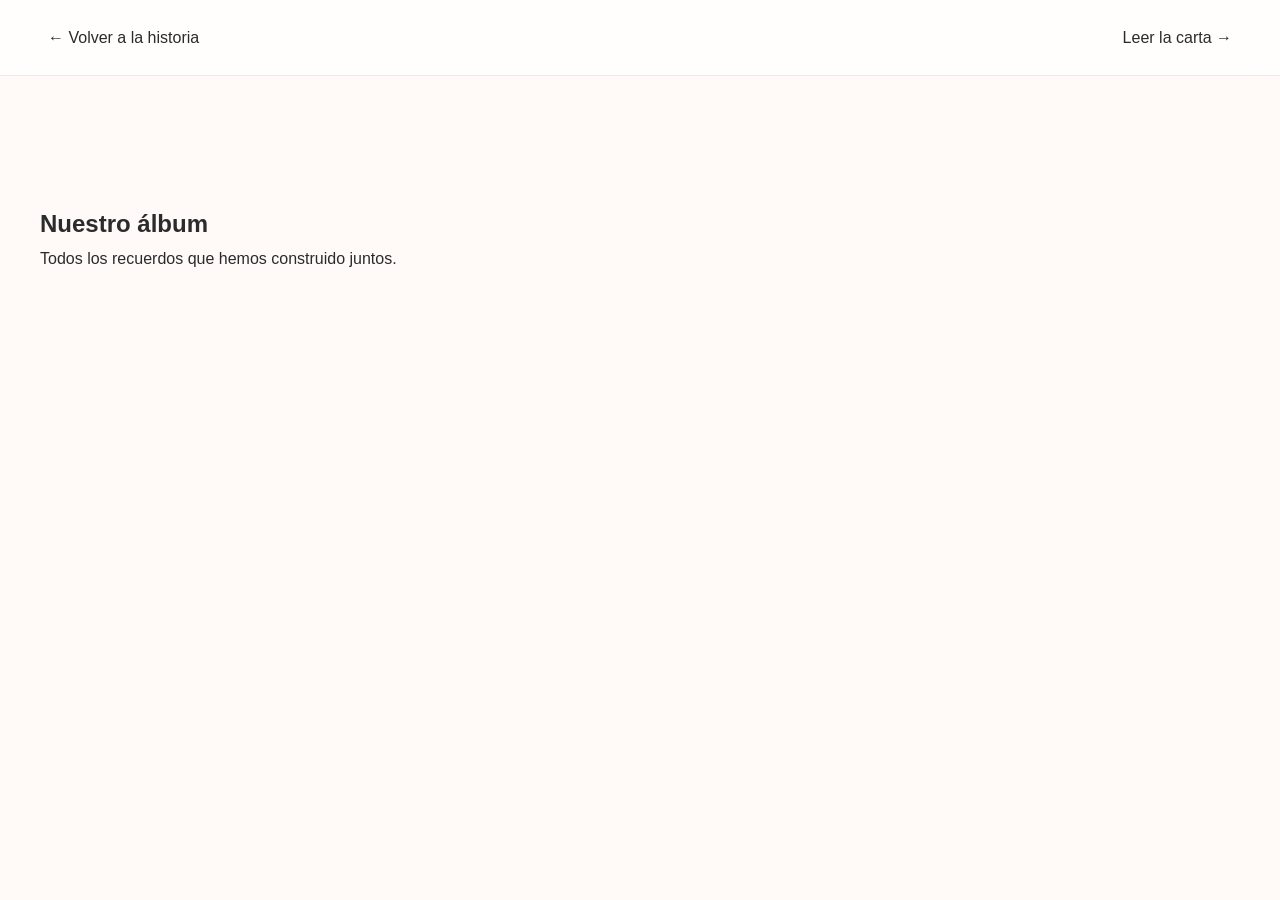
==== album.html @ 8d439b67 "Initial anniversary website" ====
<!DOCTYPE html>
<html lang="es">

<head>

    <meta charset="UTF-8">

    <meta
        name="viewport"
        content="width=device-width, initial-scale=1.0"
    >

    <title>Nuestro Álbum ❤️</title>

    <link rel="stylesheet" href="./css/variables.css">
    <link rel="stylesheet" href="./css/reset.css">
    <link rel="stylesheet" href="./css/base.css">
    <link rel="stylesheet" href="./css/album.css">

</head>

<body>

    <nav class="page-nav">

        <a href="./index.html">
            ← Volver a la historia
        </a>

        <a href="./letter.html">
            Leer la carta →
        </a>

    </nav>

    <main>

        <section class="album-hero">

            <div class="container">

                <h1>
                    Nuestro álbum
                </h1>

                <p>
                    Todos los recuerdos que hemos construido juntos.
                </p>

            </div>

        </section>

    </main>

    <script src="./js/album.js"></script>

</body>

</html>
---- css/variables.css ----
:root {

    /* Colores */

    --bg-main: #fffaf8;
    --bg-secondary: #f7f3ef;

    --text-primary: #2b2b2b;
    --text-secondary: #6d6d6d;

    --accent-pink: #e9c6cf;
    --accent-gold: #c7a46d;
    --accent-green: #b9c7b2;

    --border-soft: rgba(0,0,0,0.08);

    /* Tipografías */

    --font-title: "Playfair Display", serif;
    --font-body: "Inter", sans-serif;
    --font-handwritten: "Caveat", cursive;

    /* Espaciados */

    --section-padding: 8rem;
    --content-width: 1200px;

    /* Sombras */

    --shadow-soft:
        0 8px 30px rgba(0,0,0,0.08);

    /* Transiciones */

    --transition:
        0.3s ease;
}
---- css/base.css ----
body {

    background: var(--bg-main);

    color: var(--text-primary);

    font-family: var(--font-body);

    line-height: 1.7;

    overflow-x: hidden;
}

section {

    padding:
        var(--section-padding)
        2rem;
}

.container {

    max-width: var(--content-width);

    margin: 0 auto;
}

.section-title {

    font-family: var(--font-title);

    font-size: 3rem;

    text-align: center;

    margin-bottom: 1rem;
}

.section-subtitle {

    text-align: center;

    color: var(--text-secondary);

    margin-bottom: 4rem;
}

@media (max-width: 900px) {

    .intro-container {

        grid-template-columns: 1fr;

        gap: 3rem;
    }

    .intro-photo {

        order: -1;
    }

}

.page-nav {

    position: sticky;

    top: 0;

    z-index: 100;

    display: flex;

    justify-content: space-between;

    padding: 1.5rem 3rem;

    backdrop-filter: blur(12px);

    background:
        rgba(255,255,255,0.75);

    border-bottom:
        1px solid var(--border-soft);
}

.page-nav a {

    text-decoration: none;

    color: var(--text-primary);

    transition: var(--transition);
}

.page-nav a:hover {

    color: var(--accent-gold);
}

@media (max-width: 900px) {

    .timeline-content,
    .timeline-content.reverse {

        grid-template-columns: 1fr;

        direction: ltr;

        gap: 3rem;
    }

    .timeline-photo {

        order: -1;
    }

}
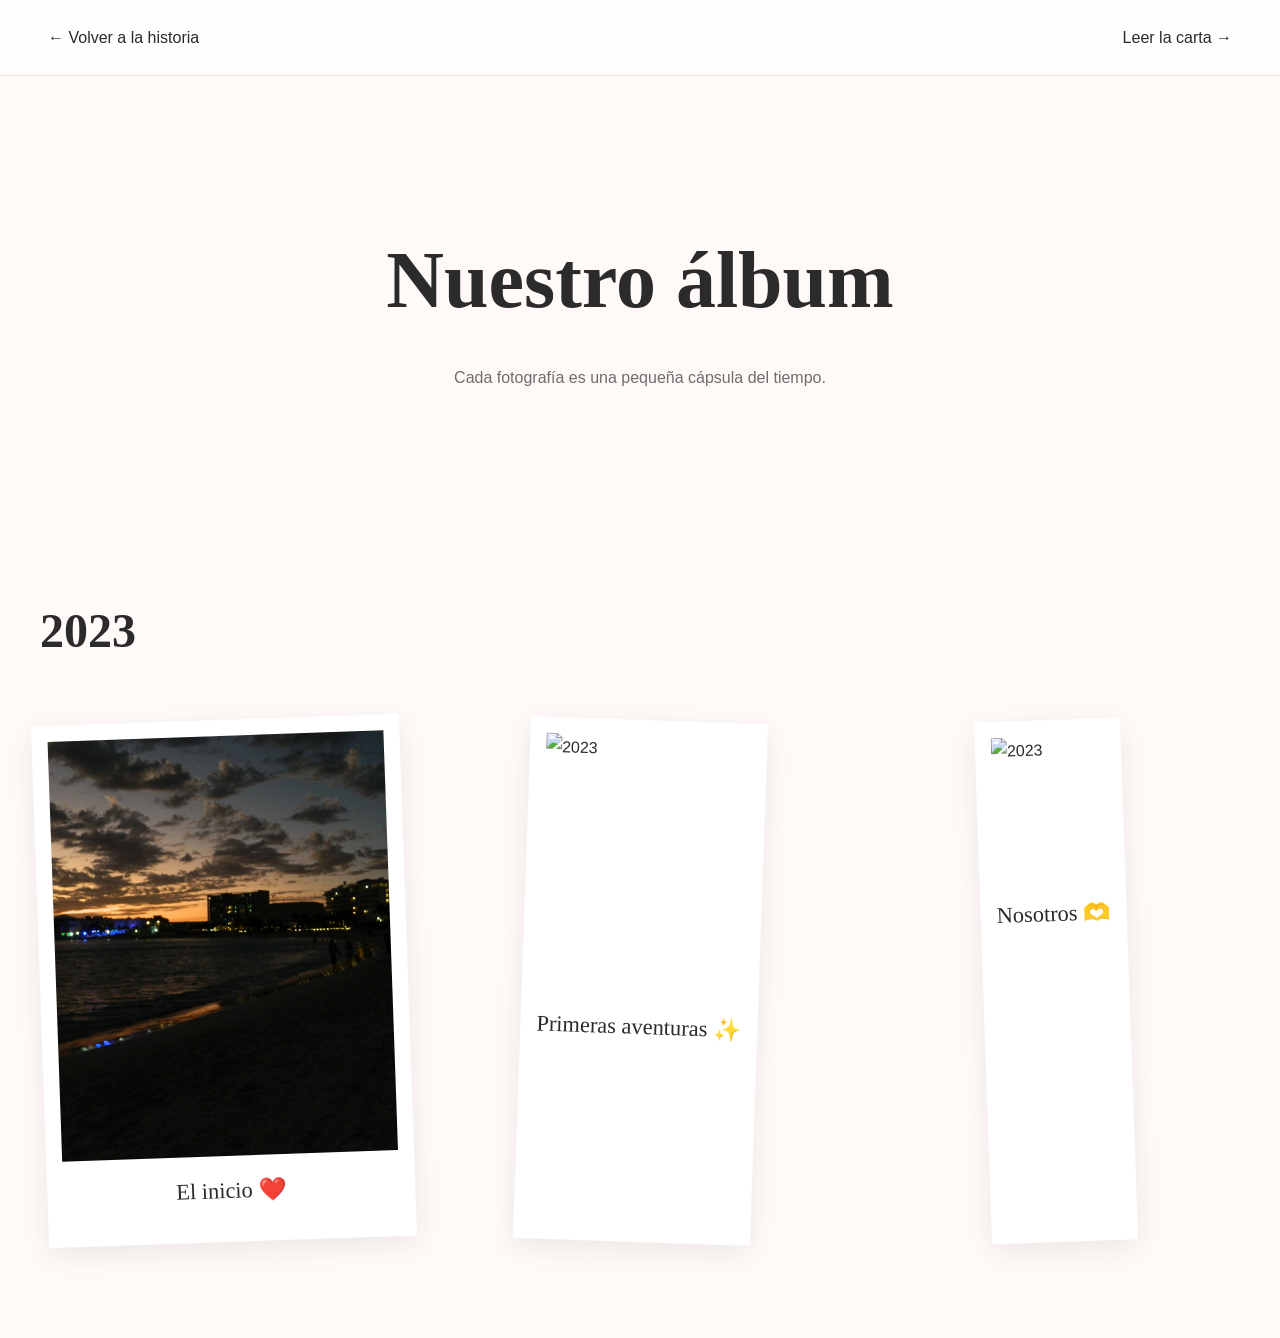
==== commit 251fae8f: "Pagina color blanco" ====
--- a/album.html
+++ b/album.html
@@ -17,6 +17,9 @@
     <link rel="stylesheet" href="./css/base.css">
     <link rel="stylesheet" href="./css/album.css">
 
+    <meta name="color-scheme" content="light">
+    <link rel="stylesheet" href="./css/scrapbook.css">
+    
 </head>
 
 <body>
@@ -44,8 +47,64 @@
                 </h1>
 
                 <p>
-                    Todos los recuerdos que hemos construido juntos.
+                    Cada fotografía es una pequeña cápsula del tiempo.
                 </p>
+
+            </div>
+
+        </section>
+
+
+        <section class="album-year">
+
+            <div class="container">
+
+                <h2>2023</h2>
+
+                <div class="photo-grid">
+
+                    <div class="polaroid rotate-left">
+
+                        <img
+                            src="./assets/photos/timeline/2023.jpg"
+                            alt="2023"
+                        >
+
+                        <p>
+                            El inicio ❤️
+                        </p>
+
+                    </div>
+
+
+                    <div class="polaroid rotate-right">
+
+                        <img
+                            src="./assets/photos/timeline/2024.jpg"
+                            alt="2023"
+                        >
+
+                        <p>
+                            Primeras aventuras ✨
+                        </p>
+
+                    </div>
+
+
+                    <div class="polaroid">
+
+                        <img
+                            src="./assets/photos/timeline/2025.jpg"
+                            alt="2023"
+                        >
+
+                        <p>
+                            Nosotros 🫶
+                        </p>
+
+                    </div>
+
+                </div>
 
             </div>
 
--- a/css/base.css
+++ b/css/base.css
@@ -1,3 +1,8 @@
+html {
+
+    color-scheme: light;
+}
+
 body {
 
     background: var(--bg-main);
--- a/css/album.css
+++ b/css/album.css
@@ -0,0 +1,52 @@
+.album-hero {
+
+    min-height: 50vh;
+
+    display: flex;
+
+    align-items: center;
+
+    text-align: center;
+}
+
+.album-hero h1 {
+
+    font-family: var(--font-title);
+
+    font-size: clamp(3rem, 7vw, 5rem);
+
+    margin-bottom: 1rem;
+}
+
+.album-hero p {
+
+    color: var(--text-secondary);
+}
+
+.album-year {
+
+    padding-top: 4rem;
+    padding-bottom: 6rem;
+}
+
+.album-year h2 {
+
+    font-family: var(--font-title);
+
+    font-size: 3rem;
+
+    margin-bottom: 3rem;
+}
+
+.photo-grid {
+
+    display: grid;
+
+    grid-template-columns:
+        repeat(
+            auto-fit,
+            minmax(280px, 1fr)
+        );
+
+    gap: 3rem;
+}
--- a/css/scrapbook.css
+++ b/css/scrapbook.css
@@ -0,0 +1,51 @@
+.polaroid {
+
+    background: white;
+
+    padding: 1rem 1rem 2rem;
+
+    box-shadow: var(--shadow-soft);
+
+    transform: rotate(-2deg);
+
+    max-width: 400px;
+
+    margin: 0 auto;
+
+    transition: var(--transition);
+}
+
+.polaroid:hover {
+
+    transform: translateY(-8px);
+}
+
+.polaroid img {
+
+    aspect-ratio: 4 / 5;
+
+    object-fit: cover;
+}
+
+.polaroid p {
+
+    margin-top: 1rem;
+
+    text-align: center;
+
+    font-family: var(--font-handwritten);
+
+    font-size: 1.4rem;
+
+    color: var(--text-primary);
+}
+
+.rotate-left {
+
+    transform: rotate(-2deg);
+}
+
+.rotate-right {
+
+    transform: rotate(2deg);
+}
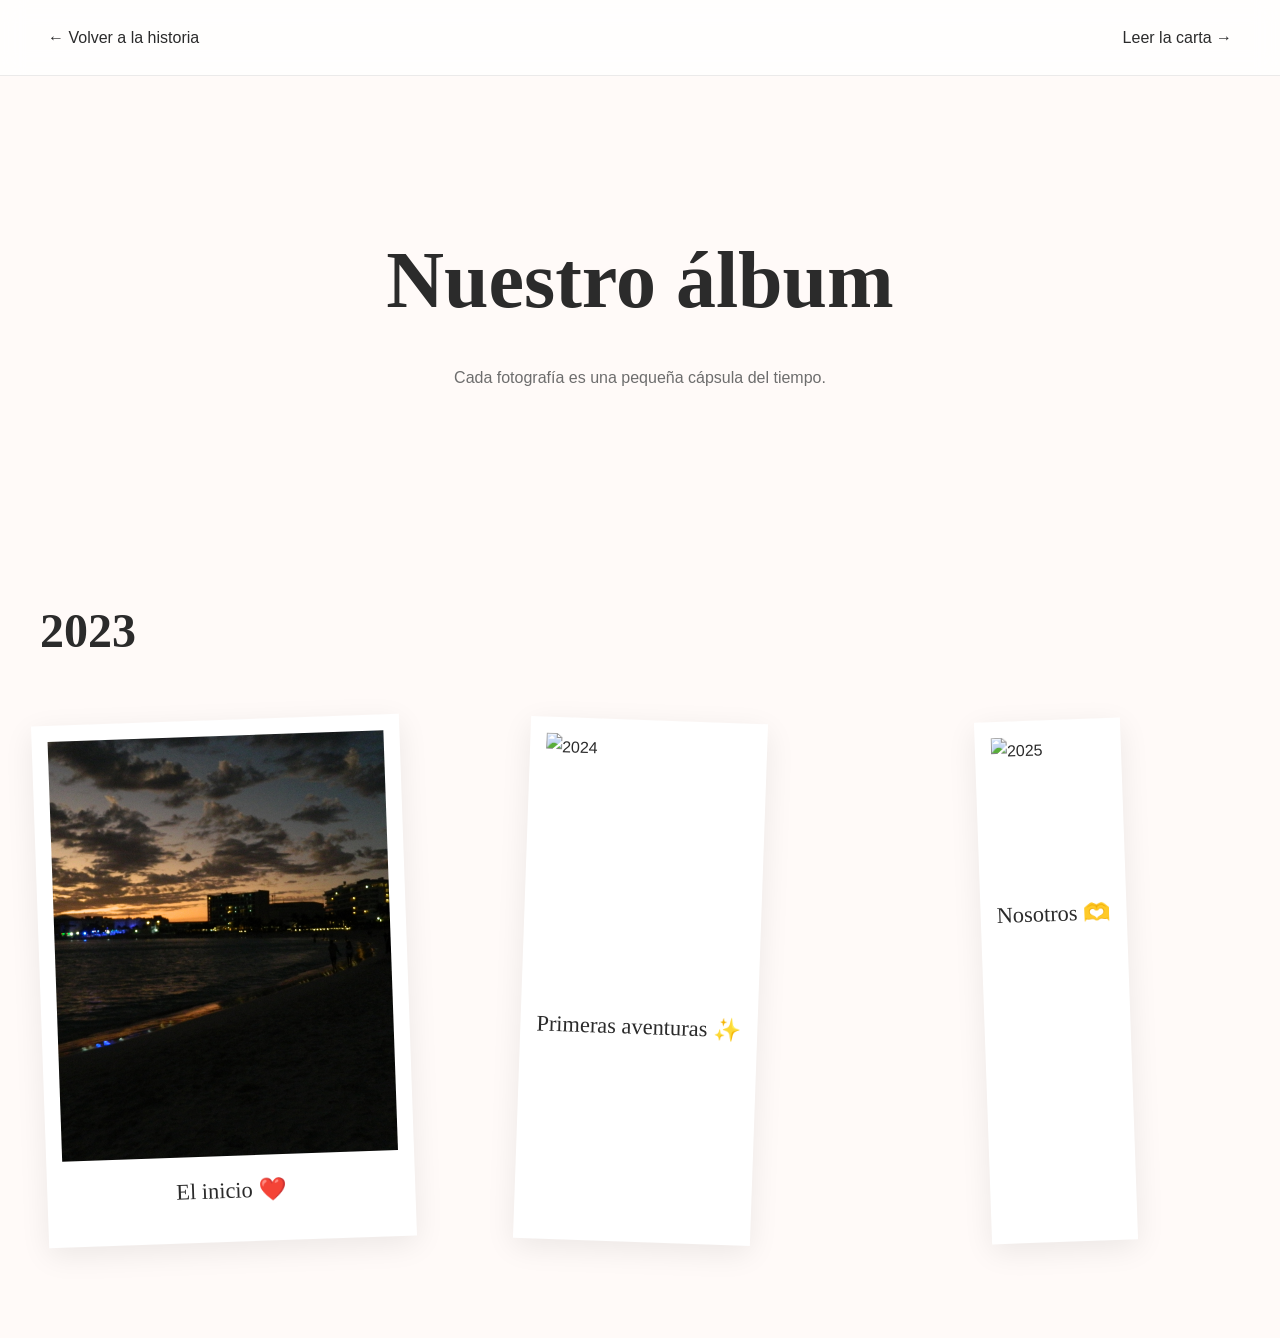
==== commit c7ddaf67: "zoom to images part 2" ====
--- a/album.html
+++ b/album.html
@@ -67,6 +67,7 @@
 
                         <img
                             src="./assets/photos/timeline/2023.jpg"
+                            data-full="./assets/photos/timeline/2023.jpg"
                             alt="2023"
                         >
 
@@ -81,7 +82,8 @@
 
                         <img
                             src="./assets/photos/timeline/2024.jpg"
-                            alt="2023"
+                            data-full="./assets/photos/timeline/2024.jpg"
+                            alt="2024"
                         >
 
                         <p>
@@ -95,7 +97,8 @@
 
                         <img
                             src="./assets/photos/timeline/2025.jpg"
-                            alt="2023"
+                            data-full="./assets/photos/timeline/2025.jpg"
+                            alt="2025"
                         >
 
                         <p>
@@ -114,6 +117,25 @@
 
     <script src="./js/album.js"></script>
 
+    <div id="viewer">
+
+        <div class="viewer-backdrop"></div>
+
+        <img
+            id="viewer-image"
+            src=""
+            alt=""
+        >
+
+        <button id="viewer-close">
+            ✕
+        </button>
+
+    </div>
+
+    <script src="./js/viewer.js"></script>
+    <script src="./js/album.js"></script>
+
 </body>
 
 </html>
--- a/css/album.css
+++ b/css/album.css
@@ -49,4 +49,85 @@
         );
 
     gap: 3rem;
+}
+
+/* ===========================
+   PHOTO VIEWER
+=========================== */
+
+#viewer{
+
+    position: fixed;
+
+    inset: 0;
+
+    display: flex;
+
+    justify-content: center;
+
+    align-items: center;
+
+    opacity: 0;
+
+    visibility: hidden;
+
+    transition: .35s;
+
+    z-index: 9999;
+}
+
+#viewer.open{
+
+    opacity: 1;
+
+    visibility: visible;
+}
+
+.viewer-backdrop{
+
+    position: absolute;
+
+    inset: 0;
+
+    background: rgba(0,0,0,.80);
+
+    backdrop-filter: blur(10px);
+}
+
+#viewer-image{
+
+    position: relative;
+
+    max-width: 90vw;
+
+    max-height: 90vh;
+
+    border-radius: 10px;
+
+    box-shadow: 0 20px 60px rgba(0,0,0,.4);
+
+    z-index: 2;
+}
+
+#viewer-close{
+
+    position: absolute;
+
+    top: 30px;
+
+    right: 30px;
+
+    z-index: 3;
+
+    width: 50px;
+
+    height: 50px;
+
+    border: none;
+
+    border-radius: 50%;
+
+    cursor: pointer;
+
+    font-size: 1.5rem;
 }
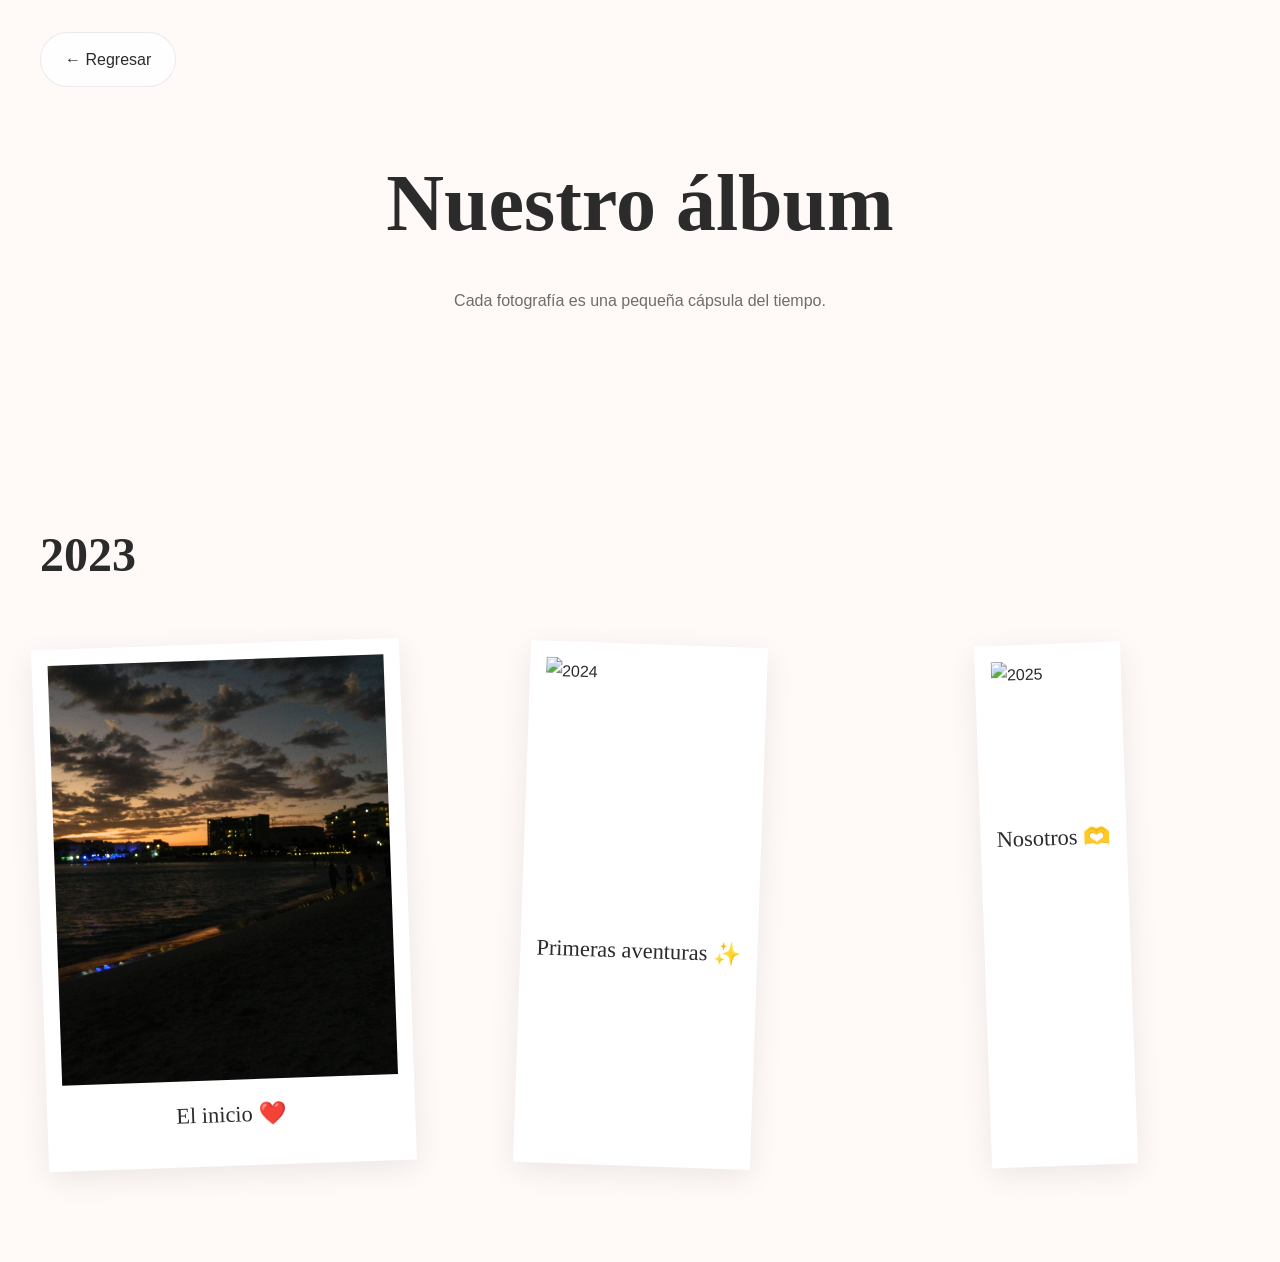
==== commit a1703183: "Boton de regreso" ====
--- a/album.html
+++ b/album.html
@@ -24,17 +24,20 @@
 
 <body>
 
-    <nav class="page-nav">
+    <header class="subpage-header">
 
-        <a href="./index.html">
-            ← Volver a la historia
-        </a>
+        <div class="container">
 
-        <a href="./letter.html">
-            Leer la carta →
-        </a>
+            <a
+                href="./index.html"
+                class="back-button"
+            >
+                ← Regresar
+            </a>
 
-    </nav>
+        </div>
+
+    </header>   
 
     <main>
 
--- a/css/base.css
+++ b/css/base.css
@@ -120,4 +120,72 @@
         order: -1;
     }
 
+}
+
+/* ===========================
+   SUBPAGE HEADER
+=========================== */
+
+.subpage-header{
+
+    position: fixed;
+
+    top: 0;
+
+    left: 0;
+
+    width: 100%;
+
+    z-index: 1000;
+
+    padding: 2rem 0;
+
+    pointer-events: none;
+}
+
+.subpage-header .container{
+
+    display: flex;
+
+    justify-content: flex-start;
+
+}
+
+.back-button{
+
+    pointer-events: auto;
+
+    display: inline-flex;
+
+    align-items: center;
+
+    gap: .5rem;
+
+    padding: .8rem 1.5rem;
+
+    background: rgba(255,255,255,.8);
+
+    backdrop-filter: blur(10px);
+
+    border: 1px solid rgba(0,0,0,.08);
+
+    border-radius: 999px;
+
+    text-decoration: none;
+
+    color: var(--text-primary);
+
+    font-weight: 500;
+
+    transition: .3s;
+}
+
+.back-button:hover{
+
+    transform: translateY(-2px);
+
+    background: white;
+
+    box-shadow: 0 10px 30px rgba(0,0,0,.08);
+
 }
